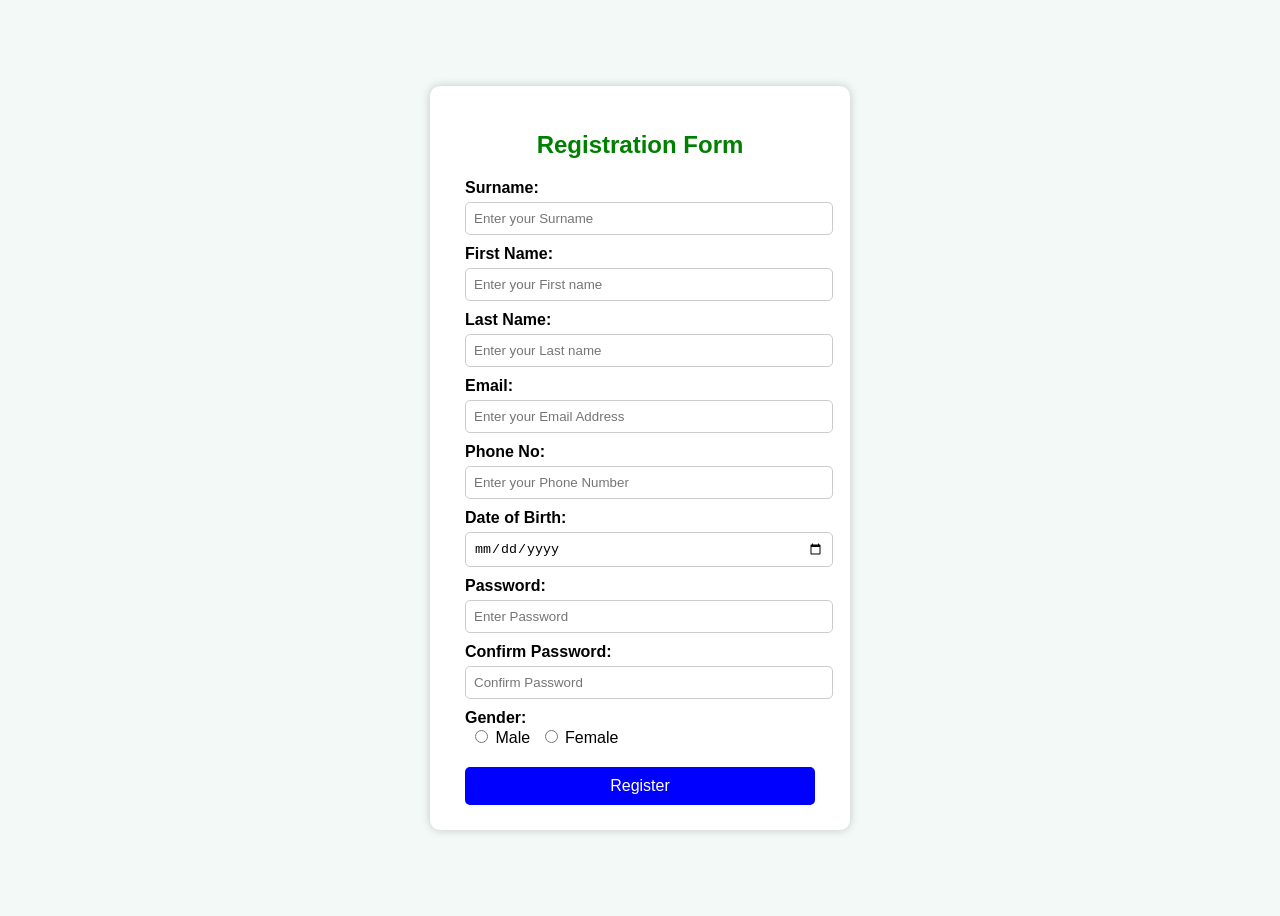
==== form.html @ 459a8b59 "Add initial School website files" ====
<!DOCTYPE html>
<html lang="en">
<head>
    <meta charset="UTF-8" />
    <meta name="viewport" content="width=device-width, initial-scale=1.0" />
    <title>Registration Form</title>
    </head> 
        <body>
            <style>
                body {
                    font-family: Arial, sans-serif;
                    background: #f3f9f6;
                    display: flex;
                    justify-content: center;
                    align-items: center;
                    height: 100vh;
                }

                .form-container {
                    background: white;
                    padding: 25px 35px;
                    border-radius: 10px;
                    box-shadow: 0 0 10px rgba(0,0,0,0.2);
                    width: 350px;
                }

                h2 {
                    text-align: center;
                    color: green;
                    margin-bottom: 20px;
                }

                label {
                    display: block;
                    margin-top: 10px;
                    font-weight: bold;
                }

                input[type="text"],
                input[type="email"],
                input[type="tel"],
                input[type="date"],
                input[type="password"] {
                    width: 100%;
                    padding: 8px;
                    margin-top: 5px;
                    border: 1px solid #ccc;
                    border-radius: 5px;
                }

                .gender {
                    margin-top: 8px;
                }

                input[type="radio"] {
                    margin-left: 10px;
                }

                button {
                    width: 100%;
                    padding: 10px;
                    margin-top: 20px;
                    border: none;
                    background-color: blue;
                    color: white;
                    font-size: 16px;
                    border-radius: 5px;
                    cursor: pointer;
                }

                button:hover {
                    background-color: #0bdc24;
                }
            </style>
        <body>
    </head>

<div class="form-container">
  <h2>Registration Form</h2>

  <form>
        <label>Surname:</label>
        <input type="text" placeholder="Enter your Surname" required>

        <label>First Name:</label>
        <input type="text" placeholder="Enter your First name" required>

        <label>Last Name:</label>
        <input type="text" placeholder="Enter your Last name" required>

        <label>Email:</label>
        <input type="email" placeholder="Enter your Email Address" required>

        <label>Phone No:</label>
        <input type="tel" placeholder="Enter your Phone Number" required>

        <label>Date of Birth:</label>
        <input type="date" required>

        <label>Password:</label>
        <input type="password" placeholder="Enter Password" required>

        <label>Confirm Password:</label>
        <input type="password" placeholder="Confirm Password" required>

        <div class="gender">
        <label>Gender:</label>
        <input type="radio" name="gender" value="Male"> Male
        <input type="radio" name="gender" value="Female"> Female
        </div>

        <button type="submit">Register</button>
  </form>
</div>

    </body>
</html>
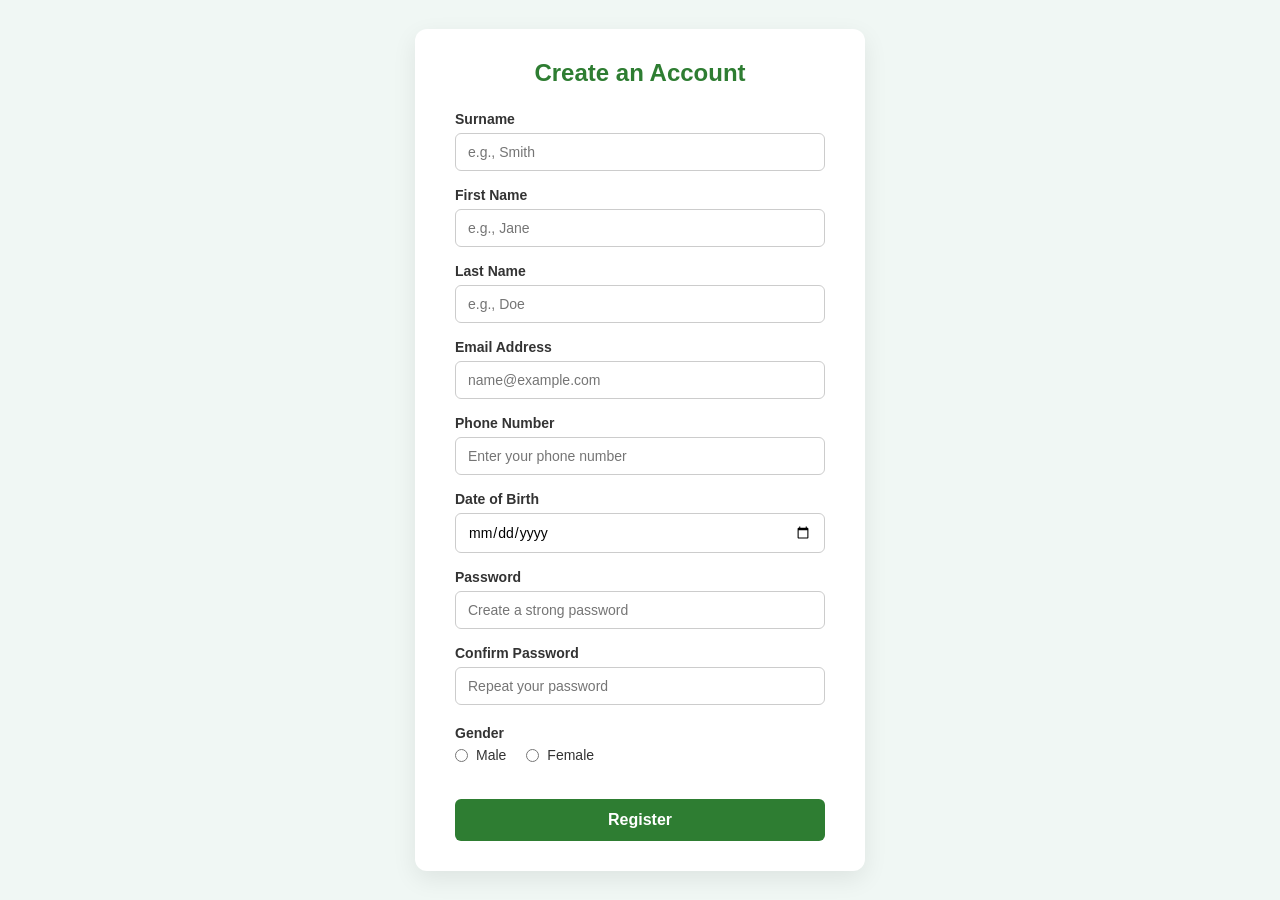
==== commit 408899d0: "Web development  files" ====
--- a/form.html
+++ b/form.html
@@ -1,117 +1,183 @@
+
 <!DOCTYPE html>
 <html lang="en">
 <head>
     <meta charset="UTF-8" />
     <meta name="viewport" content="width=device-width, initial-scale=1.0" />
     <title>Registration Form</title>
-    </head> 
-        <body>
-            <style>
-                body {
-                    font-family: Arial, sans-serif;
-                    background: #f3f9f6;
-                    display: flex;
-                    justify-content: center;
-                    align-items: center;
-                    height: 100vh;
-                }
+    <style>
+        /* Modern Reset & Global Styles */
+        * {
+            box-sizing: border-box;
+            margin: 0;
+            padding: 0;
+        }
 
-                .form-container {
-                    background: white;
-                    padding: 25px 35px;
-                    border-radius: 10px;
-                    box-shadow: 0 0 10px rgba(0,0,0,0.2);
-                    width: 350px;
-                }
+        body {
+            font-family: 'Segoe UI', Tahoma, Geneva, Verdana, sans-serif;
+            background: #f0f7f4;
+            display: flex;
+            justify-content: center;
+            align-items: center;
+            min-height: 100vh;
+            padding: 20px;
+        }
 
-                h2 {
-                    text-align: center;
-                    color: green;
-                    margin-bottom: 20px;
-                }
+        /* Form Container styling */
+        .form-container {
+            background: #ffffff;
+            padding: 30px 40px;
+            border-radius: 12px;
+            box-shadow: 0 8px 24px rgba(0, 0, 0, 0.08);
+            width: 100%;
+            max-width: 450px;
+        }
 
-                label {
-                    display: block;
-                    margin-top: 10px;
-                    font-weight: bold;
-                }
+        h2 {
+            text-align: center;
+            color: #2e7d32; /* Friendlier, more professional green */
+            margin-bottom: 24px;
+            font-size: 24px;
+        }
 
-                input[type="text"],
-                input[type="email"],
-                input[type="tel"],
-                input[type="date"],
-                input[type="password"] {
-                    width: 100%;
-                    padding: 8px;
-                    margin-top: 5px;
-                    border: 1px solid #ccc;
-                    border-radius: 5px;
-                }
+        /* Layout and spacing */
+        .form-group {
+            margin-bottom: 16px;
+        }
 
-                .gender {
-                    margin-top: 8px;
-                }
+        label {
+            display: block;
+            margin-bottom: 6px;
+            font-weight: 600;
+            color: #333333;
+            font-size: 14px;
+        }
 
-                input[type="radio"] {
-                    margin-left: 10px;
-                }
+        /* Input Fields styling */
+        input[type="text"],
+        input[type="email"],
+        input[type="tel"],
+        input[type="date"],
+        input[type="password"] {
+            width: 100%;
+            padding: 10px 12px;
+            border: 1px solid #cccccc;
+            border-radius: 6px;
+            font-family: inherit;
+            font-size: 14px;
+            transition: border-color 0.2s, box-shadow 0.2s;
+        }
 
-                button {
-                    width: 100%;
-                    padding: 10px;
-                    margin-top: 20px;
-                    border: none;
-                    background-color: blue;
-                    color: white;
-                    font-size: 16px;
-                    border-radius: 5px;
-                    cursor: pointer;
-                }
+        input:focus {
+            outline: none;
+            border-color: #2e7d32;
+            box-shadow: 0 0 0 3px rgba(46, 125, 50, 0.15);
+        }
 
-                button:hover {
-                    background-color: #0bdc24;
-                }
-            </style>
-        <body>
-    </head>
+        /* Gender Section styling */
+        .gender-group {
+            margin: 20px 0;
+        }
+
+        .gender-options {
+            display: flex;
+            gap: 20px;
+            margin-top: 6px;
+        }
+
+        .gender-options label {
+            display: flex;
+            align-items: center;
+            font-weight: normal;
+            cursor: pointer;
+        }
+
+        .gender-options input[type="radio"] {
+            margin-right: 8px;
+            accent-color: #2e7d32; /* Matches the green theme */
+        }
+
+        /* Professional & Interactive Button styling */
+        button {
+            width: 100%;
+            padding: 12px;
+            margin-top: 10px;
+            border: none;
+            background-color: #2e7d32;
+            color: white;
+            font-size: 16px;
+            font-weight: 600;
+            border-radius: 6px;
+            cursor: pointer;
+            transition: background-color 0.2s, transform 0.1s;
+        }
+
+        button:hover {
+            background-color: #1b5e20;
+        }
+
+        button:active {
+            transform: scale(0.98);
+        }
+    </style>
+</head>
+<body>
 
 <div class="form-container">
-  <h2>Registration Form</h2>
+    <h2>Create an Account</h2>
 
-  <form>
-        <label>Surname:</label>
-        <input type="text" placeholder="Enter your Surname" required>
+    <form>
+        <div class="form-group">
+            <label for="surname">Surname</label>
+            <input type="text" id="surname" placeholder="e.g., Smith" required>
+        </div>
 
-        <label>First Name:</label>
-        <input type="text" placeholder="Enter your First name" required>
+        <div class="form-group">
+            <label for="firstName">First Name</label>
+            <input type="text" id="firstName" placeholder="e.g., Jane" required>
+        </div>
 
-        <label>Last Name:</label>
-        <input type="text" placeholder="Enter your Last name" required>
+        <div class="form-group">
+            <label for="lastName">Last Name</label>
+            <input type="text" id="lastName" placeholder="e.g., Doe" required>
+        </div>
 
-        <label>Email:</label>
-        <input type="email" placeholder="Enter your Email Address" required>
+        <div class="form-group">
+            <label for="email">Email Address</label>
+            <input type="email" id="email" placeholder="name@example.com" required>
+        </div>
 
-        <label>Phone No:</label>
-        <input type="tel" placeholder="Enter your Phone Number" required>
+        <div class="form-group">
+            <label for="phone">Phone Number</label>
+            <input type="tel" id="phone" placeholder="Enter your phone number" required>
+        </div>
 
-        <label>Date of Birth:</label>
-        <input type="date" required>
+        <div class="form-group">
+            <label for="dob">Date of Birth</label>
+            <input type="date" id="dob" required>
+        </div>
 
-        <label>Password:</label>
-        <input type="password" placeholder="Enter Password" required>
+        <div class="form-group">
+            <label for="password">Password</label>
+            <input type="password" id="password" placeholder="Create a strong password" required>
+        </div>
 
-        <label>Confirm Password:</label>
-        <input type="password" placeholder="Confirm Password" required>
+        <div class="form-group">
+            <label for="confirmPassword">Confirm Password</label>
+            <input type="password" id="confirmPassword" placeholder="Repeat your password" required>
+        </div>
 
-        <div class="gender">
-        <label>Gender:</label>
-        <input type="radio" name="gender" value="Male"> Male
-        <input type="radio" name="gender" value="Female"> Female
+        <div class="gender-group">
+            <label>Gender</label>
+            <div class="gender-options">
+                <label><input type="radio" name="gender" value="Male"> Male</label>
+                <label><input type="radio" name="gender" value="Female"> Female</label>
+            </div>
         </div>
 
         <button type="submit">Register</button>
-  </form>
+    </form>
 </div>
 
-    </body>
-</html>
+</body>
+</html>
